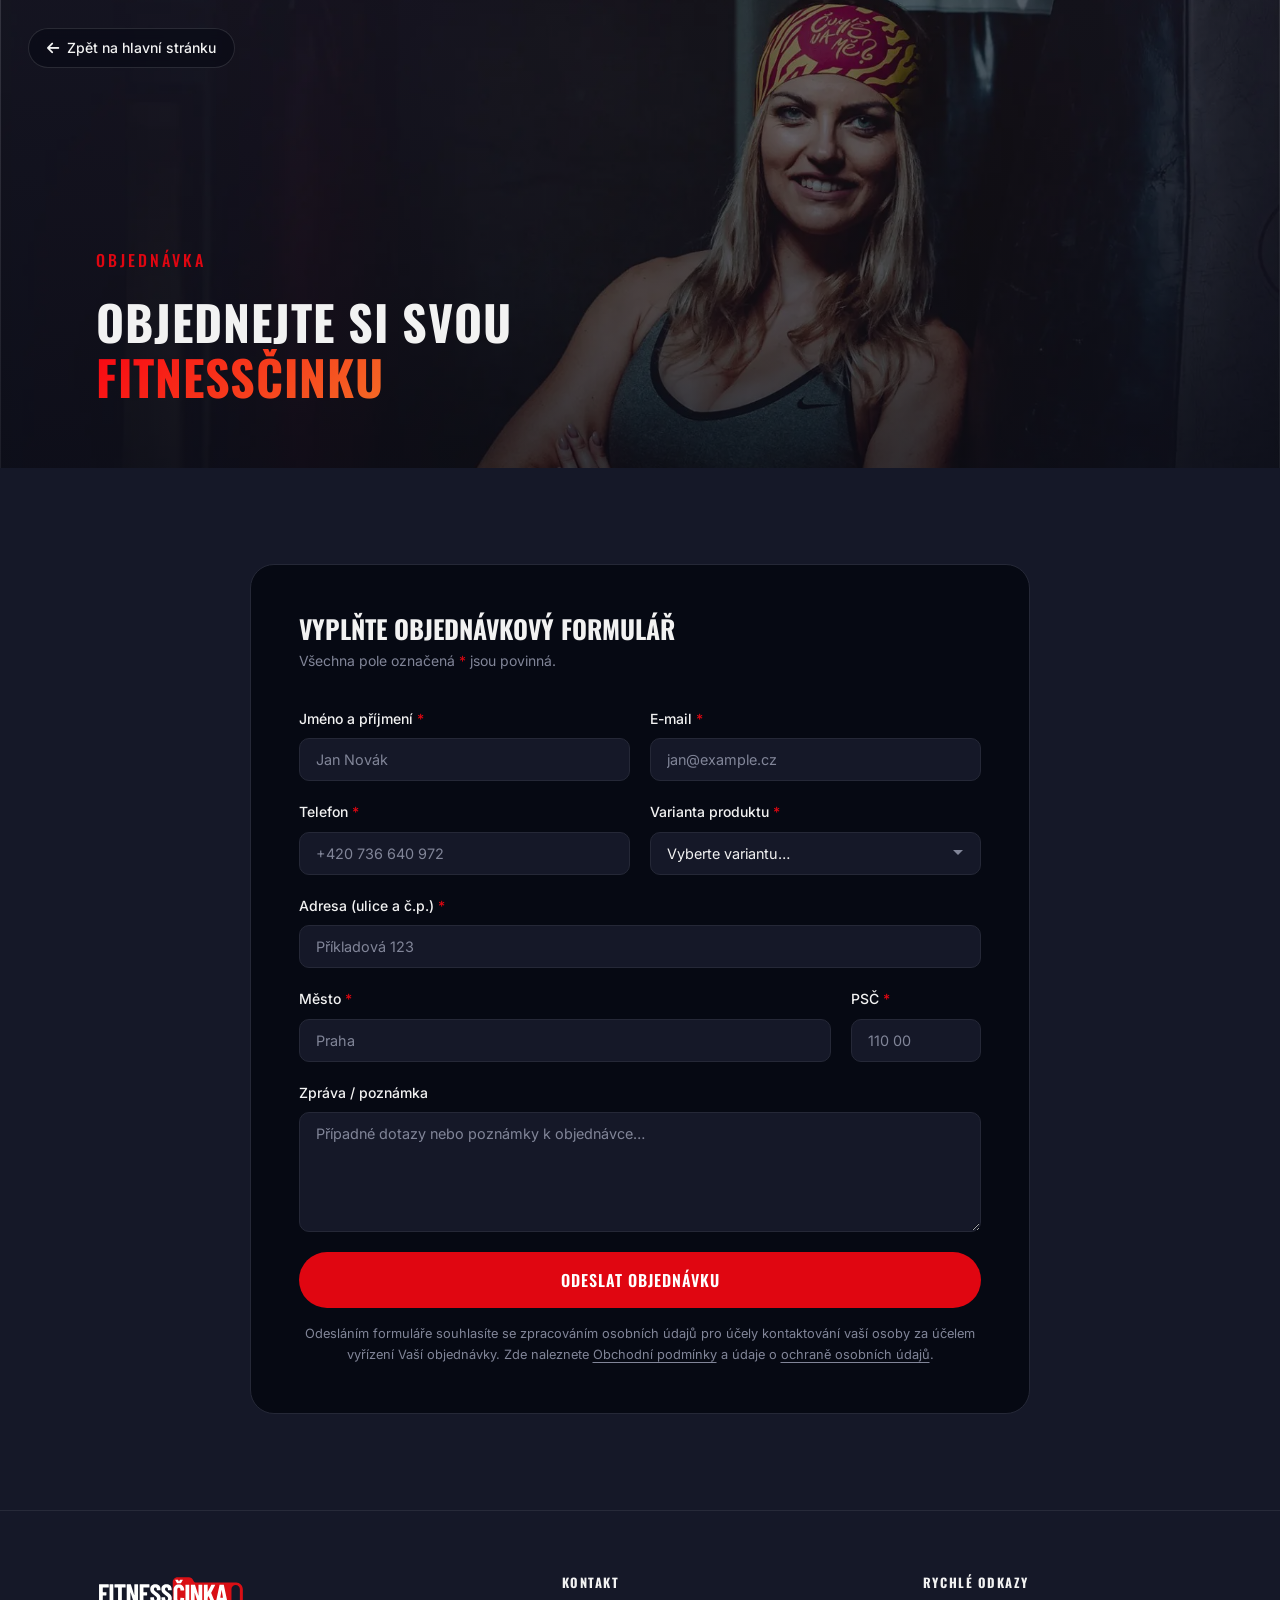
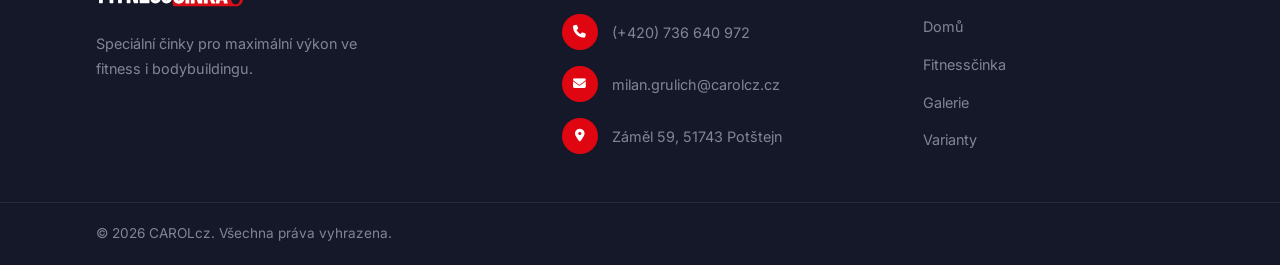
==== koupit.html @ 0a03e833 "init fitness cinka" ====
<!DOCTYPE html>
<html lang="cs">

<head>
    <meta charset="UTF-8">
    <meta name="viewport" content="width=device-width, initial-scale=1.0">
    <title>Objednávka | Fitnessčinka</title>
    <meta name="description" content="Objednejte si fitness činku Carol CZ. Vyberte variantu a odešlete objednávku.">

    <!-- Favicon -->
    <link rel="icon" type="image/png" sizes="32x32" href="Obrazky/icons/favicon-32x32.png">
    <link rel="icon" type="image/png" sizes="16x16" href="Obrazky/icons/favicon-16x16.png">

    <!-- Fonts -->
    <link rel="preconnect" href="https://fonts.googleapis.com">
    <link rel="preconnect" href="https://fonts.gstatic.com" crossorigin>
    <link href="https://fonts.googleapis.com/css2?family=Inter:wght@400;500;600&family=Oswald:wght@500;600;700&display=swap" rel="stylesheet">

    <!-- Icons -->
    <link rel="stylesheet" href="https://cdnjs.cloudflare.com/ajax/libs/font-awesome/6.4.0/css/all.min.css">

    <!-- CSS -->
    <link rel="stylesheet" href="style.css">
</head>

<body>

    <!-- Hero sekce s tlačítkem zpět -->
    <section class="order-hero">
        <picture class="order-hero__bg">
            <source
                type="image/webp"
                srcset="Obrazky/slider/slider_03_400.webp 400w,
                        Obrazky/slider/slider_03_800.webp 800w,
                        Obrazky/slider/slider_03_1200.webp 1200w,
                        Obrazky/slider/slider_03_1800.webp 1800w,
                        Obrazky/slider/slider_03_2200.webp 2200w"
                sizes="100vw">
            <source
                type="image/jpeg"
                srcset="Obrazky/slider/slider_03_400.jpg 400w,
                        Obrazky/slider/slider_03_800.jpg 800w,
                        Obrazky/slider/slider_03_1200.jpg 1200w,
                        Obrazky/slider/slider_03_1800.jpg 1800w,
                        Obrazky/slider/slider_03_2200.jpg 2200w"
                sizes="100vw">
            <img src="Obrazky/slider/slider_03_1200.jpg" alt="Fitness činka Carol CZ">
        </picture>
        <div class="order-hero__overlay"></div>

        <a href="index.html" class="order-back">
            <i class="fa-solid fa-arrow-left"></i>
            Zpět na hlavní stránku
        </a>

        <div class="container order-hero__content">
            <span class="hero__label">Objednávka</span>
            <h1 class="order-hero__title">
                Objednejte si svou<br>
                <span class="text-gradient">Fitnessčinku</span>
            </h1>
        </div>
    </section>

    <!-- Formulář -->
    <main class="section bg-secondary">
        <div class="container order-container">

            <div class="order-form-wrap">
                <h2 class="order-form__heading">Vyplňte objednávkový formulář</h2>
                <p class="order-form__subtext">Všechna pole označená <span class="required-star">*</span> jsou povinná.</p>

                <form class="order-form" id="orderForm" novalidate>

                    <!-- Řádek 1: Jméno | E-mail -->
                    <div class="order-form__row">
                        <div class="form-group">
                            <label class="form-label" for="fullName">Jméno a příjmení <span class="required-star">*</span></label>
                            <input class="form-input" type="text" id="fullName" name="fullName"
                                placeholder="Jan Novák" required autocomplete="name">
                        </div>
                        <div class="form-group">
                            <label class="form-label" for="email">E-mail <span class="required-star">*</span></label>
                            <input class="form-input" type="email" id="email" name="email"
                                placeholder="jan@example.cz" required autocomplete="email">
                        </div>
                    </div>

                    <!-- Řádek 2: Telefon | Varianta -->
                    <div class="order-form__row">
                        <div class="form-group">
                            <label class="form-label" for="phone">Telefon <span class="required-star">*</span></label>
                            <input class="form-input" type="tel" id="phone" name="phone"
                                placeholder="+420 736 640 972" required autocomplete="tel">
                        </div>
                        <div class="form-group">
                            <label class="form-label" for="varianta">Varianta produktu <span class="required-star">*</span></label>
                            <select class="form-input form-select" id="varianta" name="varianta" required>
                                <option value="" disabled selected>Vyberte variantu…</option>
                                <optgroup label="FITNESS ČINKA 13 KG">
                                    <option value="13kg-zluta">FITNESS ČINKA 13 KG (žlutá)</option>
                                    <option value="13kg-ruzova">FITNESS ČINKA 13 KG (růžová)</option>
                                </optgroup>
                                <optgroup label="FITNESS ČINKA 21 KG">
                                    <option value="21kg-stribrna">FITNESS ČINKA 21 KG (stříbrná)</option>
                                    <option value="21kg-cerna">FITNESS ČINKA 21 KG (černá)</option>
                                </optgroup>
                                <optgroup label="FITNESS ČINKA 27 KG">
                                    <option value="27kg-stribrna">FITNESS ČINKA 27 KG (stříbrná)</option>
                                    <option value="27kg-cerna">FITNESS ČINKA 27 KG (černá)</option>
                                </optgroup>
                                <optgroup label="FITNESS ČINKA 32 KG">
                                    <option value="32kg-stribrna">FITNESS ČINKA 32 KG (stříbrná)</option>
                                    <option value="32kg-cerna">FITNESS ČINKA 32 KG (černá)</option>
                                </optgroup>
                            </select>
                        </div>
                    </div>

                    <!-- Řádek 3: Adresa -->
                    <div class="form-group">
                        <label class="form-label" for="adresa">Adresa (ulice a č.p.) <span class="required-star">*</span></label>
                        <input class="form-input" type="text" id="adresa" name="adresa"
                            placeholder="Příkladová 123" required autocomplete="street-address">
                    </div>

                    <!-- Řádek 4: Město | PSČ -->
                    <div class="order-form__row order-form__row--city">
                        <div class="form-group">
                            <label class="form-label" for="mesto">Město <span class="required-star">*</span></label>
                            <input class="form-input" type="text" id="mesto" name="mesto"
                                placeholder="Praha" required autocomplete="address-level2">
                        </div>
                        <div class="form-group form-group--psc">
                            <label class="form-label" for="psc">PSČ <span class="required-star">*</span></label>
                            <input class="form-input" type="text" id="psc" name="psc"
                                placeholder="110 00" required autocomplete="postal-code"
                                maxlength="6" pattern="\d{3}\s?\d{2}">
                        </div>
                    </div>

                    <!-- Řádek 5: Zpráva -->
                    <div class="form-group">
                        <label class="form-label" for="zprava">Zpráva / poznámka</label>
                        <textarea class="form-input form-textarea" id="zprava" name="zprava"
                            placeholder="Případné dotazy nebo poznámky k objednávce…" rows="5"></textarea>
                    </div>

                    <!-- Submit -->
                    <button type="submit" class="btn btn--primary order-form__submit">
                        Odeslat objednávku
                    </button>

                    <!-- GDPR text -->
                    <p class="order-form__gdpr">
                        Odesláním formuláře souhlasíte se zpracováním osobních údajů pro účely kontaktování vaší osoby
                        za účelem vyřízení Vaší objednávky. Zde naleznete
                        <a href="Prilohy/obchodni_podminky.pdf" target="_blank" rel="noopener">Obchodní podmínky</a>
                        a údaje o
                        <a href="Prilohy/gdpr.pdf" target="_blank" rel="noopener">ochraně osobních údajů</a>.
                    </p>

                </form>
            </div>

        </div>
    </main>

    <!-- Footer -->
    <footer class="footer" id="kontakt">
        <div class="container footer__inner">
            <div class="footer__col footer__col--brand">
                <a href="index.html" class="footer__logo">
                    <img src="Obrazky/svg/logo.svg" alt="Fitnessčinka Logo" width="150" height="auto">
                </a>
                <p class="footer__text">Speciální činky pro maximální výkon ve fitness i bodybuildingu.</p>
            </div>
            <div class="footer__col">
                <h3 class="footer__title">Kontakt</h3>
                <ul class="footer__contact-list">
                    <li>
                        <span class="footer__icon"><i class="fa-solid fa-phone"></i></span>
                        <a href="tel:+420736640972">(+420) 736 640 972</a>
                    </li>
                    <li>
                        <span class="footer__icon"><i class="fa-solid fa-envelope"></i></span>
                        <a href="mailto:milan.grulich@carolcz.cz">milan.grulich@carolcz.cz</a>
                    </li>
                    <li>
                        <span class="footer__icon"><i class="fa-solid fa-location-dot"></i></span>
                        <address class="footer__address">Záměl 59, 51743 Potštejn</address>
                    </li>
                </ul>
            </div>
            <div class="footer__col">
                <h3 class="footer__title">Rychlé odkazy</h3>
                <ul class="footer__links">
                    <li><a href="index.html">Domů</a></li>
                    <li><a href="index.html#fitnesscinka">Fitnessčinka</a></li>
                    <li><a href="index.html#galerie">Galerie</a></li>
                    <li><a href="index.html#varianty">Varianty</a></li>
                </ul>
            </div>
        </div>
        <div class="footer__bottom">
            <div class="container">
                <p>© <span id="footerYear"></span> CAROLcz. Všechna práva vyhrazena.</p>
            </div>
        </div>
    </footer>

    <!-- Back to Top -->
    <button class="btt" id="bttBtn" aria-label="Zpět nahoru">
        <svg class="btt__ring" viewBox="0 0 52 52" aria-hidden="true">
            <defs>
                <linearGradient id="bttGradient" x1="0%" y1="100%" x2="100%" y2="0%">
                    <stop offset="0%"   stop-color="#e63946"/>
                    <stop offset="50%"  stop-color="#ff9f43"/>
                    <stop offset="100%" stop-color="#a29bfe"/>
                </linearGradient>
            </defs>
            <circle class="btt__track" cx="26" cy="26" r="23"/>
            <circle class="btt__progress" id="bttProgress" cx="26" cy="26" r="23"/>
        </svg>
        <i class="fa-solid fa-chevron-up btt__icon"></i>
    </button>

    <script src="script.js"></script>
</body>

</html>
---- style.css ----
/* =========================================
   1. CSS VARIABLES & THEME SETUP
   ========================================= */
:root {
    /* Colors */
    --primary: #e00611;
    --secondary: #151828;
    --bg-color: #060913;
    --bg-secondary: #151828;

    --text-main: #333333;
    /* Pro případ světlého pozadí */
    --text-heading: #f2f2f2;
    --text-muted: #818598;
    --text-btn: #ffffff;

    --gradient: linear-gradient(135deg, rgb(249, 6, 18), rgb(244, 106, 37));

    /* Fonts */
    --font-heading: 'Oswald', sans-serif;
    --font-body: 'Inter', sans-serif;

    /* Layout */
    --container-width: 85%;
    --container-max: 1400px;
    --spacing-xs: 0.5rem;
    --spacing-sm: 1rem;
    --spacing-md: 2rem;
    --spacing-lg: 4rem;
    --spacing-xl: 6rem;

    /* UI Elements */
    --border-radius: 16px;
    --border-radius-btn: 30px;
    --border-color: hsl(230 20% 18%);
    --shadow-card: 0 10px 40px hsl(230 50% 2% / .5);
    --shadow-subtle: 0 4px 20px rgba(0, 0, 0, 0.2);
    --transition-fast: 0.2s ease-in-out;
    --transition-normal: 0.3s ease-in-out;
}

/* =========================================
   2. RESET & BASE STYLES
   ========================================= */
* {
    margin: 0;
    padding: 0;
    box-sizing: border-box;
}

html {
    scroll-behavior: smooth;
    font-size: 16px;
    /* 1rem = 16px */
}

body {
    font-family: var(--font-body);
    background-color: var(--bg-color);
    color: var(--text-heading);
    line-height: 1.6;
    overflow-x: hidden;
}

/* Zrušení zarovnání do bloku */
p,
td,
li {
    text-align: left;
    /* Nikdy nezarovnávat do bloku */
}

h1,
h2,
h3,
h4,
h5,
h6 {
    font-family: var(--font-heading);
    color: var(--text-heading);
    text-transform: uppercase;
    line-height: 1.2;
    margin-bottom: var(--spacing-sm);
}

/* Fluid typografie pro nadpisy */
h1 {
    font-size: clamp(3rem, 5vw, 6rem);
    letter-spacing: 1px;
    line-height: 1.1;
}

h2 {
    font-size: clamp(1.8rem, 3vw + 0.5rem, 3.2rem);
}

h3 {
    font-size: clamp(1.5rem, 3vw + 1rem, 2.5rem);
}

a {
    text-decoration: none;
    color: inherit;
}

img {
    max-width: 100%;
    height: auto;
    display: block;
}

ul {
    list-style: none;
}

.text-gradient {
    background: var(--gradient);
    -webkit-background-clip: text;
    background-clip: text;
    -webkit-text-fill-color: transparent;
    display: inline-block;
}

/* =========================================
   3. LAYOUT / UTILITIES
   ========================================= */
.container {
    width: var(--container-width);
    max-width: var(--container-max);
    margin: 0 auto;
}

/* =========================================
   4. COMPONENTS (Buttons, etc.)
   ========================================= */
.btn {
    display: inline-flex;
    align-items: center;
    justify-content: center;
    font-family: var(--font-heading);
    font-size: 1rem;
    font-weight: 600;
    padding: 14px 32px;
    border-radius: var(--border-radius-btn);
    transition: transform var(--transition-fast), box-shadow var(--transition-fast), background var(--transition-fast);
    cursor: pointer;
    text-transform: uppercase;
    letter-spacing: 1px;
    border: none;
}

.btn--primary {
    background-color: var(--primary);
    color: var(--text-btn);
}

.btn--primary:hover {
    transform: translateY(-3px);
    box-shadow: 0 10px 20px rgba(224, 6, 17, 0.4);
}

.btn--nav {
    background: transparent;
    border: 1px solid var(--primary);
    color: var(--text-heading);
    padding: 8px 20px;
    border-radius: 8px;
    /* Jemnější radius v menu */
}

.btn--nav:hover {
    background-color: var(--primary);
    color: var(--text-btn);
}

/* =========================================
   5. HEADER & NAVIGATION
   ========================================= */
.header {
    position: fixed;
    top: 0;
    left: 0;
    width: 100%;
    border-bottom: 1px solid rgba(255, 255, 255, 0.08);
    z-index: 1000;
    padding: 20px 0;
    transition: background-color var(--transition-normal), padding var(--transition-normal);
}

.header.scrolled {
    background-color: rgba(6, 9, 19, 0.95);
    backdrop-filter: blur(10px);
    padding: 10px 0;
    border-bottom: 1px solid rgba(255, 255, 255, 0.05);
}

.header__inner {
    display: flex;
    justify-content: space-between;
    align-items: center;
}

.logo img {
    height: 40px;
    /* Výchozí velikost */
    width: auto;
}

.nav__list {
    display: flex;
    align-items: center;
    gap: 30px;
}

.nav__link {
    font-family: var(--font-heading);
    font-size: 0.9rem;
    font-weight: 500;
    color: var(--text-heading);
    text-transform: uppercase;
    letter-spacing: 1px;
    transition: color var(--transition-fast);
}

.nav__link:hover:not(.btn) {
    color: var(--primary);
}

.mobile-menu-toggle {
    display: none;
    background: transparent;
    border: none;
    color: var(--text-heading);
    font-size: 1.5rem;
    cursor: pointer;
}

/* =========================================
   6. GENERAL SECTIONS
   ========================================= */
.section {
    padding: var(--spacing-xl) 0;
}

.bg-secondary {
    background-color: var(--bg-secondary);
}

.section-label {
    display: inline-block;
    color: var(--primary);
    font-family: var(--font-heading);
    font-size: 1rem;
    font-weight: 500;
    text-transform: uppercase;
    letter-spacing: 3px;
    margin-bottom: var(--spacing-xs);
}

.section-title {
    margin-bottom: var(--spacing-md);
}

.section-desc {
    color: var(--text-muted);
    font-size: 1.1rem;
    margin-bottom: var(--spacing-sm);
}

.section-desc:last-of-type {
    margin-bottom: var(--spacing-md);
}

.section-btn {
    margin-top: var(--spacing-sm);
}

/* =========================================
   7. HERO SECTION
   ========================================= */
.hero {
    position: relative;
    min-height: 100vh;
    display: flex;
    align-items: center;
    padding-top: 80px;
    /* Offset for header */
}

.hero__bg-image {
    position: absolute;
    top: 0;
    left: 0;
    width: 100%;
    height: 100%;
    background-size: cover;
    background-position: center top;
    z-index: -2;
}

.hero__overlay {
    position: absolute;
    top: 0;
    left: 0;
    width: 100%;
    height: 100%;
    background: linear-gradient(to right, rgba(6, 9, 19, 0.95) 0%, rgba(6, 9, 19, 0.7) 50%, rgba(6, 9, 19, 0.3) 100%);
    z-index: -1;
}

.hero__content {
    max-width: 650px;
    /* Nechceme text roztahovat moc do prava */
}

.hero__label {
    display: inline-block;
    color: var(--primary);
    font-family: var(--font-heading);
    font-size: 1rem;
    font-weight: 500;
    text-transform: uppercase;
    letter-spacing: 3px;
    margin-bottom: 8px;
    /* Zmenšená mezera od H1 */
}

.hero__title {
    margin-bottom: 0.5rem;
}

.hero__subtitle {
    font-family: var(--font-heading);
    color: var(--text-muted);
    font-size: clamp(1.2rem, 2vw + 0.5rem, 1.8rem);
    text-transform: uppercase;
    margin-bottom: var(--spacing-sm);
    font-weight: 400;
    letter-spacing: 1px;
}

.hero__desc {
    color: var(--text-muted);
    font-size: 1.1rem;
    margin-bottom: var(--spacing-md);
    max-width: 80%;
    /* Šířka textu */
}

/* =========================================
   7. MEDIA QUERIES (Mobile)
   ========================================= */
@media (max-width: 991px) {
    .container {
        width: 90%;
    }
    .nav {
        position: absolute;
        top: 100%;
        left: 0;
        width: 100%;
        background-color: var(--bg-secondary);
        padding: 2rem 0;
        box-shadow: 0 15px 30px rgba(0,0,0,0.5);
        opacity: 0;
        visibility: hidden;
        pointer-events: none;
        transition: opacity var(--transition-normal), visibility var(--transition-normal);
        display: flex;
        justify-content: center;
    }

    .nav.nav--active {
        opacity: 1;
        visibility: visible;
        pointer-events: auto;
    }

    .nav__list {
        flex-direction: column;
        align-items: center;
        gap: 20px;
    }

    .mobile-menu-toggle {
        display: block;
    }

    .hero__overlay {
        background: linear-gradient(to bottom, rgba(6, 9, 19, 0.6) 0%, rgba(6, 9, 19, 0.9) 100%);
    }

    .hero__content {
        margin-top: 30vh;
    }

    .section {
        padding: var(--spacing-lg) 0;
    }
}

/* =========================================
   8. SPLIT SECTION
   ========================================= */
.split-section {
    display: grid;
    grid-template-columns: 1fr 1fr;
    gap: var(--spacing-xl);
    align-items: center;
}

.split-section__content {
    max-width: 90%;
}

.rounded-image {
    border-radius: 24px;
    width: 100%;
    height: auto;
    display: block;
    transition: transform var(--transition-normal);
}

.rounded-image:hover {
    transform: translateY(-5px);
}

.shadow-lg {
    box-shadow: 0 15px 40px rgba(0, 0, 0, 0.4);
}

/* =========================================
   9. BENEFITS SECTION
   ========================================= */
.benefits-grid {
    display: grid;
    grid-template-columns: repeat(4, 1fr);
    gap: var(--spacing-md);
}

.benefit-card {
    background-color: var(--bg-secondary);
    padding: var(--spacing-lg) var(--spacing-md);
    text-align: center;
    border-radius: var(--border-radius);
    transition: transform var(--transition-normal), box-shadow var(--transition-normal);
    display: flex;
    flex-direction: column;
    align-items: center;
    justify-content: center;
    min-height: 250px;
}

.benefit-card:hover {
    transform: translateY(-5px);
    box-shadow: 0 10px 30px rgba(0, 0, 0, 0.5);
}

.benefit-card--highlight {
    background-color: var(--primary);
}

.benefit-icon {
    font-size: 2.5rem;
    color: var(--text-heading);
    margin-bottom: var(--spacing-md);
}

.benefit-card--highlight .benefit-icon,
.benefit-card--highlight .benefit-title {
    color: var(--text-btn);
}

.benefit-title {
    font-size: clamp(1rem, 1.5vw + 0.5rem, 1.2rem);
    font-weight: 500; /* Zúžený řez písma */
    margin-bottom: 0;
    text-align: center;
    line-height: 1.4;
    text-transform: uppercase;
}

/* =========================================
   10. SVALY & GALLERY SECTION
   ========================================= */
.text-center {
    text-align: center;
}

.text-center p {
    text-align: center;
}

.section-svaly__header {
    max-width: 800px;
    margin: 0 auto var(--spacing-xl) auto;
}

.section-desc-center {
    margin: var(--spacing-md) auto 0 auto;
}

.gallery-container {
    width: 100%;
    position: relative;
    margin: 0 auto;
}

.gallery-track {
    display: flex;
    gap: 0; /* Seamless flow - bez mezer */
    overflow-x: auto;
    scroll-snap-type: x mandatory;
    padding: var(--spacing-sm) 0;
    scrollbar-width: none; 
    -ms-overflow-style: none;
}

.gallery-track::-webkit-scrollbar {
    display: none;
}

.gallery-item {
    flex: 0 0 auto;
    width: clamp(260px, 40vw, 350px);
    height: clamp(300px, 45vw, 400px);
    scroll-snap-align: center;
    border-radius: 0; /* Zcela odstraněné zakulacení fotek na žádost */
    overflow: hidden;
    position: relative;
    transition: filter var(--transition-fast);
}

.gallery-item:hover {
    filter: brightness(1.2); /* Pouze zjasní fotku, aby se slider na hover neničil */
}

/* Nastavení tlačítek slideru */
.slider-btn {
    position: absolute;
    top: 50%;
    transform: translateY(-50%);
    background: var(--primary);
    color: white;
    border: none;
    width: 50px;
    height: 50px;
    border-radius: 50%;
    cursor: pointer;
    z-index: 10;
    font-size: 1.2rem;
    box-shadow: 0 4px 10px rgba(0,0,0,0.4);
    display: flex;
    align-items: center;
    justify-content: center;
    transition: background var(--transition-fast);
}

.slider-btn--prev {
    left: 20px;
}

.slider-btn--next {
    right: 20px;
}

.slider-btn:hover {
    background: #ff1e27;
}

/* Lightbox Styl */
.lightbox {
    position: fixed;
    top: 0;
    left: 0;
    width: 100%;
    height: 100%;
    background: rgba(6, 9, 19, 0.95);
    z-index: 9999;
    display: flex;
    justify-content: center;
    align-items: center;
    opacity: 0;
    pointer-events: none;
    transition: opacity var(--transition-normal);
}

.lightbox--active {
    opacity: 1;
    pointer-events: auto;
}

.lightbox__img {
    max-width: 90%;
    max-height: 90%;
    object-fit: contain;
    border-radius: 8px; /* Jemnější zakulacení pouze pro zvětšené foto */
    box-shadow: 0 10px 40px rgba(0,0,0,0.8);
}

.lightbox__close {
    position: absolute;
    top: 30px;
    right: 40px;
    background: transparent;
    border: none;
    color: var(--text-heading);
    font-size: 2.5rem;
    cursor: pointer;
    transition: color var(--transition-fast);
    z-index: 10000;
}

.lightbox__close:hover {
    color: var(--primary);
}

.gallery-item img {
    width: 100%;
    height: 100%;
    object-fit: cover;
    display: block;
}

@media (max-width: 991px) {
    .split-section {
        grid-template-columns: 1fr;
        gap: var(--spacing-lg);
    }
    
    .split-section__content {
        max-width: 100%;
        order: 2;
    }

    .split-section__image {
        order: 1;
    }

    .benefits-grid {
        grid-template-columns: repeat(2, 1fr);
    }

    /* Přesun šipek nad galerii pro menší obrazovky */
    .gallery-container {
        padding-top: 70px;
    }

    .slider-btn {
        top: 0;
        transform: none;
    }

    .slider-btn--prev {
        left: calc(50% - 60px);
    }

    .slider-btn--next {
        right: auto;
        left: calc(50% + 10px);
    }
}

/* =========================================
   11. PRODUCTS SECTION
   ========================================= */
.products-grid {
    display: grid;
    grid-template-columns: repeat(4, 1fr);
    gap: var(--spacing-md);
    margin-top: var(--spacing-lg);
}

.product-card {
    background-color: var(--bg-color);
    border-radius: 24px;
    padding: 0; /* Odstraněn globální padding */
    text-align: left;
    transition: transform var(--transition-normal), box-shadow var(--transition-normal);
    position: relative;
    border: 1px solid var(--border-color);
    box-shadow: var(--shadow-card);
    display: flex;
    flex-direction: column;
    overflow: hidden; /* Aby obrázek lícoval se zaoblenými rohy karty */
}

.product-card:hover {
    transform: translateY(-10px);
    box-shadow: 0 20px 40px rgba(0, 0, 0, 0.6);
}

.product-card__image {
    width: 100%;
    aspect-ratio: 4/3;
    overflow: hidden;
    margin-bottom: 0;
    background-color: var(--bg-secondary);
    display: flex;
    align-items: center;
    justify-content: center;
}

.product-card__image img {
    width: 100%;
    height: 100%;
    object-fit: contain;
    transition: transform var(--transition-normal);
}

.product-card:hover .product-card__image img {
    transform: scale(1.05);
}

.product-card__content {
    flex-grow: 1;
    display: flex;
    flex-direction: column;
    padding: 24px; /* Padding pouze pro textovou část */
}

.product-card__title {
    font-size: 1.2rem;
    margin-bottom: 16px;
}

.product-card__colors {
    display: flex;
    gap: 8px;
    margin-bottom: var(--spacing-sm);
}

.color-dot {
    width: 18px;
    height: 18px;
    border-radius: 50%;
    display: inline-block;
    border: none;
    padding: 0;
    cursor: pointer;
    outline: 2px solid transparent;
    outline-offset: 3px;
    transition: outline-color var(--transition-fast), transform var(--transition-fast);
}

.color-dot:hover {
    transform: scale(1.15);
}

.color-dot--active {
    outline-color: #ffffff;
    transform: scale(1.15);
}

.color-yellow { background-color: #ffd700; }
.color-pink { background-color: #ff69b4; }
.color-grey { background-color: #808080; }
.color-black { background-color: #1a1a1a; border: 1px solid rgba(255,255,255,0.15); }

.product-card__desc {
    color: var(--text-muted);
    font-size: 0.9rem;
    line-height: 1.4;
    margin-bottom: var(--spacing-md);
}

.product-card__footer {
    margin-top: auto;
    display: flex;
    flex-direction: column;
    gap: var(--spacing-sm);
}

.product-card__price {
    font-family: var(--font-heading);
    font-size: 1.5rem;
    color: var(--primary);
    font-weight: 700;
}

@media (max-width: 1200px) {
    .products-grid {
        grid-template-columns: repeat(2, 1fr);
    }
}

@media (max-width: 640px) {
    .products-grid {
        grid-template-columns: 1fr;
    }

    .product-card .product-card__desc {
        text-align: left;
    }
}

/* =========================================
   12. BANNER
   ========================================= */
.banner {
    width: 100%;
    line-height: 0;
}

.banner__picture {
    display: block;
    width: 100%;
}

.banner__picture img {
    width: 100%;
    height: auto;
    display: block;
    object-fit: cover;
}

/* =========================================
   13. FOOTER
   ========================================= */
.footer {
    background-color: var(--bg-secondary);
    padding-top: 64px;
    border-top: 1px solid rgba(255, 255, 255, 0.08);
}

.footer__inner {
    display: grid;
    grid-template-columns: 1.6fr 1.2fr 1fr;
    gap: 48px;
    padding-bottom: 48px;
}

.footer__logo {
    display: inline-block;
    margin-bottom: 16px;
}

.footer__text {
    color: var(--text-muted);
    font-size: 0.9rem;
    line-height: 1.7;
    max-width: 280px;
}

.footer__title {
    font-family: var(--font-heading);
    font-size: 0.8rem;
    letter-spacing: 0.12em;
    text-transform: uppercase;
    color: var(--text-heading);
    margin-bottom: 24px;
}

/* Kontaktní list s ikonami */
.footer__contact-list {
    list-style: none;
    display: flex;
    flex-direction: column;
    gap: 16px;
}

.footer__contact-list li {
    display: flex;
    align-items: center;
    gap: 14px;
    color: var(--text-muted);
    font-size: 0.9rem;
    line-height: 1.5;
}

.footer__icon {
    flex-shrink: 0;
    width: 36px;
    height: 36px;
    border-radius: 50%;
    background-color: var(--primary);
    display: flex;
    align-items: center;
    justify-content: center;
    color: #fff;
    font-size: 0.8rem;
}

.footer__address {
    font-style: normal;
    color: var(--text-muted);
}

/* Rychlé odkazy */
.footer__links {
    list-style: none;
    display: flex;
    flex-direction: column;
    gap: 12px;
}

.footer__links a,
.footer__contact-list a {
    color: var(--text-muted);
    text-decoration: none;
    font-size: 0.9rem;
    transition: color var(--transition-fast);
}

.footer__links a:hover,
.footer__contact-list a:hover {
    color: var(--primary);
}

/* Spodní lišta */
.footer__bottom {
    border-top: 1px solid rgba(255, 255, 255, 0.08);
    padding: 20px 0;
    text-align: center;
}

.footer__bottom p {
    color: var(--text-muted);
    font-size: 0.85rem;
}

/* Responzivita footeru */
@media (max-width: 768px) {
    .footer__inner {
        grid-template-columns: 1fr 1fr;
        gap: 36px;
    }

    .footer__col--brand {
        grid-column: 1 / -1;
    }

    .footer__text {
        max-width: 100%;
    }
}

@media (max-width: 480px) {
    .footer__inner {
        grid-template-columns: 1fr;
    }
}

/* =========================================
   14. BACK TO TOP
   ========================================= */
.btt {
    position: fixed;
    right: 24px;
    bottom: 24px;
    width: 52px;
    height: 52px;
    border: none;
    background: rgba(15, 15, 20, 0.75);
    backdrop-filter: blur(6px);
    border-radius: 50%;
    cursor: pointer;
    padding: 0;
    z-index: 900;
    opacity: 0;
    transform: translateY(16px);
    transition: opacity 0.35s ease, transform 0.35s ease, background 0.3s;
    display: flex;
    align-items: center;
    justify-content: center;
}

.btt--visible {
    opacity: 1;
    transform: translateY(0);
}

.btt:hover {
    background: rgba(15, 15, 20, 0.95);
}

.btt__ring {
    position: absolute;
    inset: 0;
    width: 100%;
    height: 100%;
    transform: rotate(-90deg);
    pointer-events: none;
}

.btt__track {
    fill: none;
    stroke: rgba(255, 255, 255, 0.1);
    stroke-width: 3;
}

.btt__progress {
    fill: none;
    stroke: url(#bttGradient);
    stroke-width: 3;
    stroke-linecap: round;
    stroke-dasharray: 144.51;
    stroke-dashoffset: 144.51;
    transition: stroke-dashoffset 0.12s linear;
}

.btt__icon {
    color: #fff;
    font-size: 0.9rem;
    pointer-events: none;
}

/* =========================================
   15. ORDER PAGE (koupit.html)
   ========================================= */

/* Hero */
.order-hero {
    position: relative;
    width: 100%;
    height: 52vh;
    min-height: 320px;
    overflow: hidden;
    display: flex;
    align-items: flex-end;
}

.order-hero__bg {
    position: absolute;
    inset: 0;
    width: 100%;
    height: 100%;
}

.order-hero__bg img {
    width: 100%;
    height: 100%;
    object-fit: cover;
    object-position: center 30%;
    display: block;
}

.order-hero__overlay {
    position: absolute;
    inset: 0;
    background: linear-gradient(to bottom, rgba(6,9,19,0.5) 0%, rgba(6,9,19,0.75) 100%);
}

.order-back {
    position: absolute;
    top: 28px;
    left: 28px;
    display: inline-flex;
    align-items: center;
    gap: 8px;
    color: var(--text-heading);
    text-decoration: none;
    font-size: 0.875rem;
    font-weight: 500;
    background: rgba(6, 9, 19, 0.55);
    backdrop-filter: blur(6px);
    border: 1px solid rgba(255,255,255,0.12);
    padding: 8px 18px;
    border-radius: var(--border-radius-btn);
    transition: background var(--transition-fast), border-color var(--transition-fast);
    z-index: 10;
}

.order-back:hover {
    background: rgba(6, 9, 19, 0.85);
    border-color: var(--primary);
}

.order-hero__content {
    position: relative;
    z-index: 2;
    padding-bottom: 48px;
}

.order-hero__title {
    font-size: clamp(2rem, 4vw, 3rem);
    line-height: 1.15;
    margin-top: 12px;
}

/* Form sekce */
.order-container {
    max-width: 780px;
    margin: 0 auto;
}

.order-form-wrap {
    background: var(--bg-color);
    border: 1px solid var(--border-color);
    border-radius: 24px;
    padding: 48px;
}

.order-form__heading {
    font-size: 1.6rem;
    margin-bottom: 6px;
}

.order-form__subtext {
    color: var(--text-muted);
    font-size: 0.875rem;
    margin-bottom: 36px;
}

.required-star {
    color: var(--primary);
}

/* Form layout */
.order-form__row {
    display: grid;
    grid-template-columns: 1fr 1fr;
    gap: 20px;
}

.order-form__row--city {
    grid-template-columns: 1fr auto;
}

.form-group--psc {
    width: 130px;
}

.form-group {
    display: flex;
    flex-direction: column;
    gap: 8px;
    margin-bottom: 20px;
}

.form-label {
    font-size: 0.875rem;
    font-weight: 500;
    color: var(--text-heading);
}

.form-input {
    background: var(--bg-secondary);
    border: 1px solid var(--border-color);
    border-radius: 10px;
    padding: 12px 16px;
    font-family: var(--font-body);
    font-size: 0.9rem;
    color: var(--text-heading);
    outline: none;
    transition: border-color var(--transition-fast), box-shadow var(--transition-fast);
    width: 100%;
}

.form-input::placeholder {
    color: var(--text-muted);
}

.form-input:focus {
    border-color: var(--primary);
    box-shadow: 0 0 0 3px rgba(224, 6, 17, 0.15);
}

.form-select {
    appearance: none;
    background-image: url("data:image/svg+xml,%3Csvg xmlns='http://www.w3.org/2000/svg' width='12' height='8' viewBox='0 0 12 8'%3E%3Cpath fill='%23818598' d='M1 1l5 5 5-5'/%3E%3C/svg%3E");
    background-repeat: no-repeat;
    background-position: right 16px center;
    cursor: pointer;
}

.form-select option,
.form-select optgroup {
    background: var(--bg-secondary);
    color: var(--text-heading);
}

.form-textarea {
    resize: vertical;
    min-height: 120px;
}

.order-form__submit {
    width: 100%;
    padding: 16px;
    font-size: 1rem;
    margin-top: 8px;
    display: flex;
    align-items: center;
    justify-content: center;
    gap: 10px;
}

.order-form__gdpr {
    margin-top: 16px;
    font-size: 0.8rem;
    color: var(--text-muted);
    line-height: 1.6;
    text-align: center;
}

.order-form__gdpr a {
    color: var(--text-muted);
    text-decoration: underline;
    text-underline-offset: 3px;
    transition: color var(--transition-fast);
}

.order-form__gdpr a:hover {
    color: var(--primary);
}

/* Responzivita formuláře */
@media (max-width: 640px) {
    .order-form-wrap {
        padding: 28px 20px;
    }

    .order-form__row,
    .order-form__row--city {
        grid-template-columns: 1fr;
    }

    .form-group--psc {
        width: 100%;
    }
}
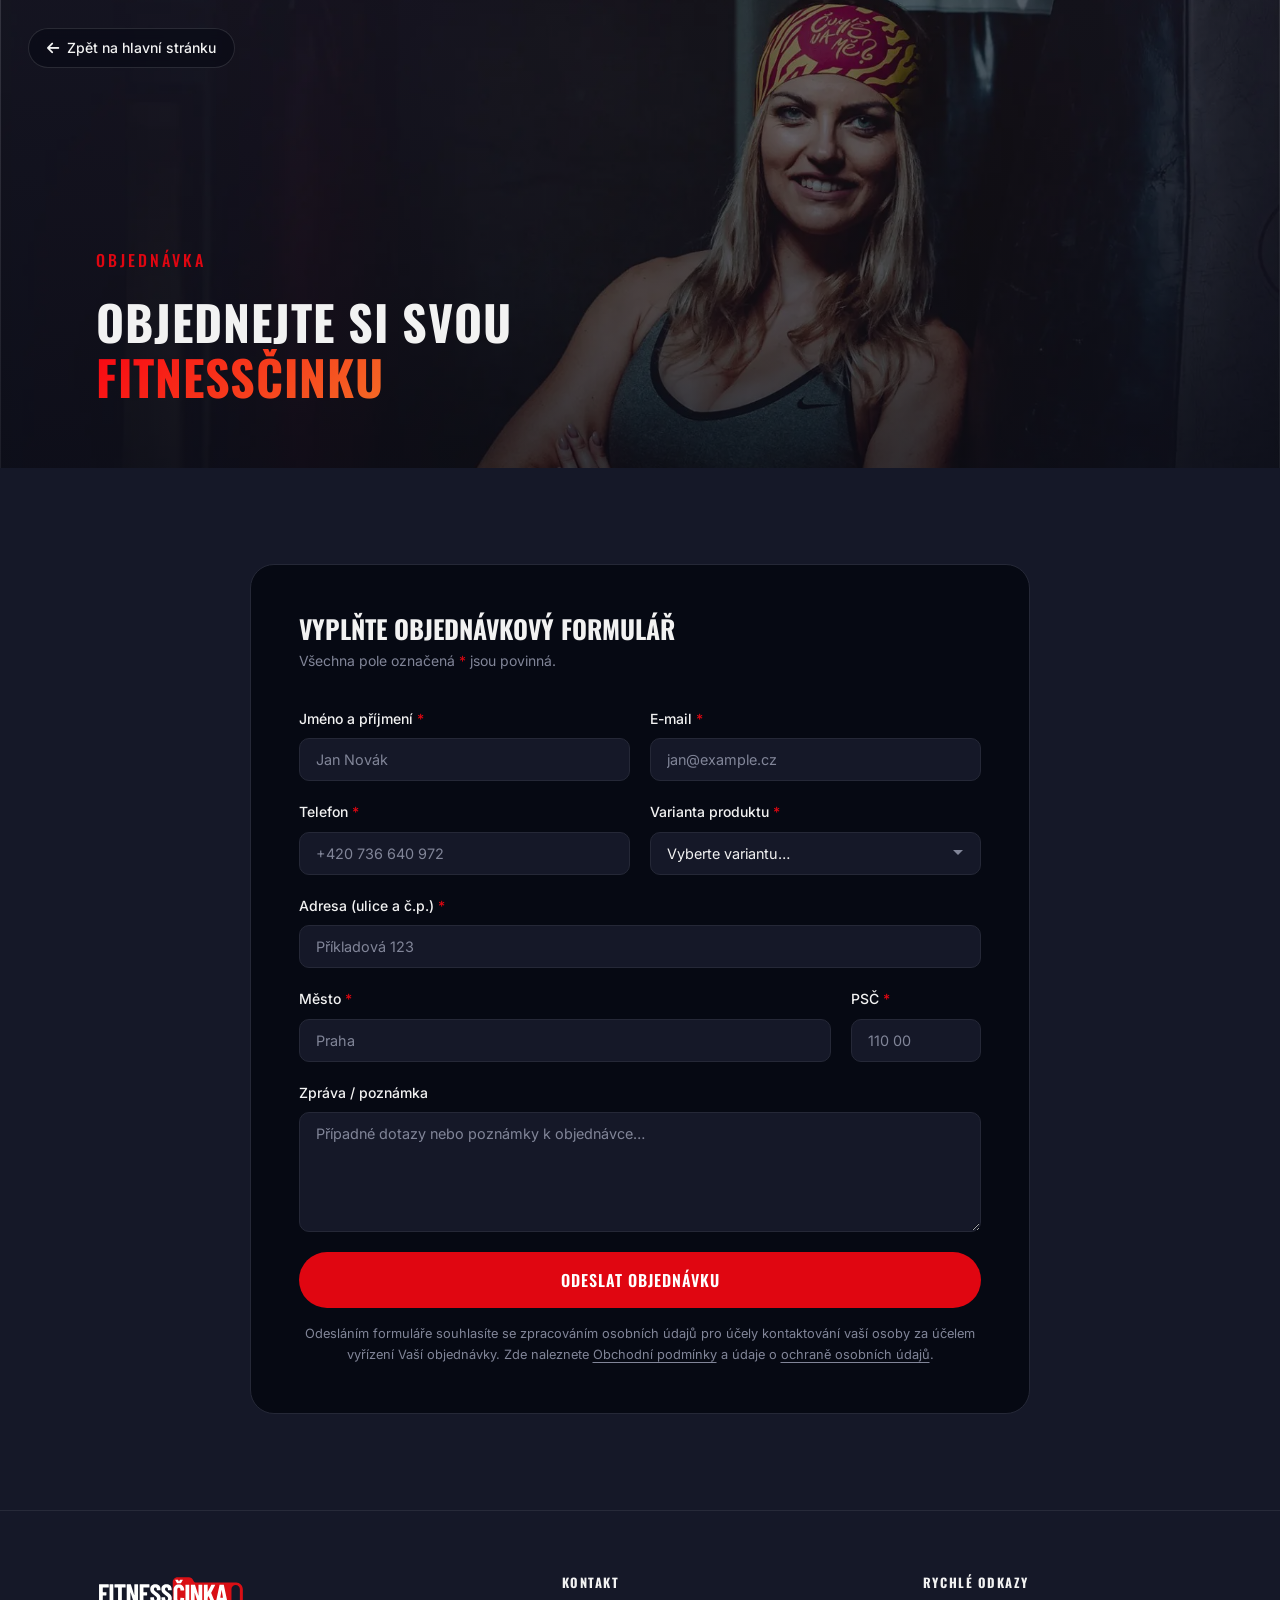
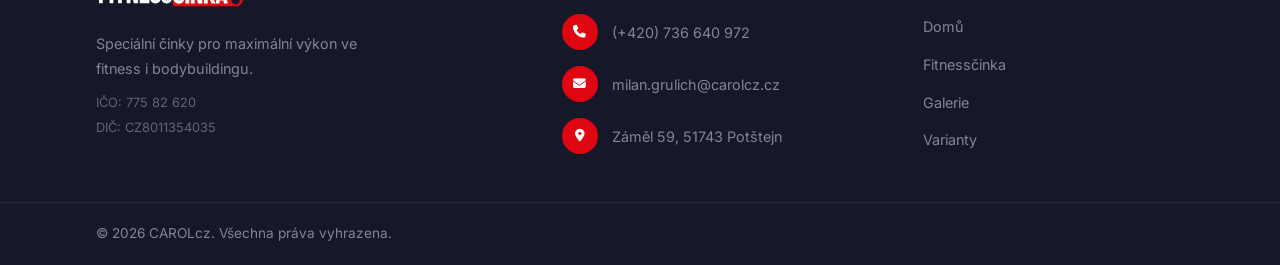
==== commit ede8378d: "responzivita-ico" ====
--- a/koupit.html
+++ b/koupit.html
@@ -174,6 +174,10 @@
                     <img src="Obrazky/svg/logo.svg" alt="Fitnessčinka Logo" width="150" height="auto">
                 </a>
                 <p class="footer__text">Speciální činky pro maximální výkon ve fitness i bodybuildingu.</p>
+                <p class="footer__billing">
+                    <span>IČO: 775 82 620</span>
+                    <span>DIČ: CZ8011354035</span>
+                </p>
             </div>
             <div class="footer__col">
                 <h3 class="footer__title">Kontakt</h3>
--- a/style.css
+++ b/style.css
@@ -641,13 +641,14 @@
         grid-template-columns: repeat(2, 1fr);
     }
 
-    /* Přesun šipek nad galerii pro menší obrazovky */
+    /* Přesun šipek pod galerii pro menší obrazovky */
     .gallery-container {
-        padding-top: 70px;
+        padding-bottom: 70px;
     }
 
     .slider-btn {
-        top: 0;
+        top: auto;
+        bottom: 0;
         transform: none;
     }
 
@@ -695,7 +696,7 @@
     aspect-ratio: 4/3;
     overflow: hidden;
     margin-bottom: 0;
-    background-color: var(--bg-secondary);
+    background-color: var(--bg-color);
     display: flex;
     align-items: center;
     justify-content: center;
@@ -726,7 +727,7 @@
 
 .product-card__colors {
     display: flex;
-    gap: 8px;
+    gap: 14px;
     margin-bottom: var(--spacing-sm);
 }
 
@@ -785,7 +786,20 @@
 }
 
 @media (max-width: 640px) {
+    .hero {
+        min-height: 100vh;
+        min-height: 100dvh;
+    }
+
+    .br--desktop {
+        display: none;
+    }
+
     .products-grid {
+        grid-template-columns: 1fr;
+    }
+
+    .benefits-grid {
         grid-template-columns: 1fr;
     }
 
@@ -840,6 +854,16 @@
     font-size: 0.9rem;
     line-height: 1.7;
     max-width: 280px;
+    margin-bottom: 12px;
+}
+
+.footer__billing {
+    display: flex;
+    flex-direction: column;
+    gap: 4px;
+    font-size: 0.8rem;
+    color: var(--text-muted);
+    opacity: 0.7;
 }
 
 .footer__title {
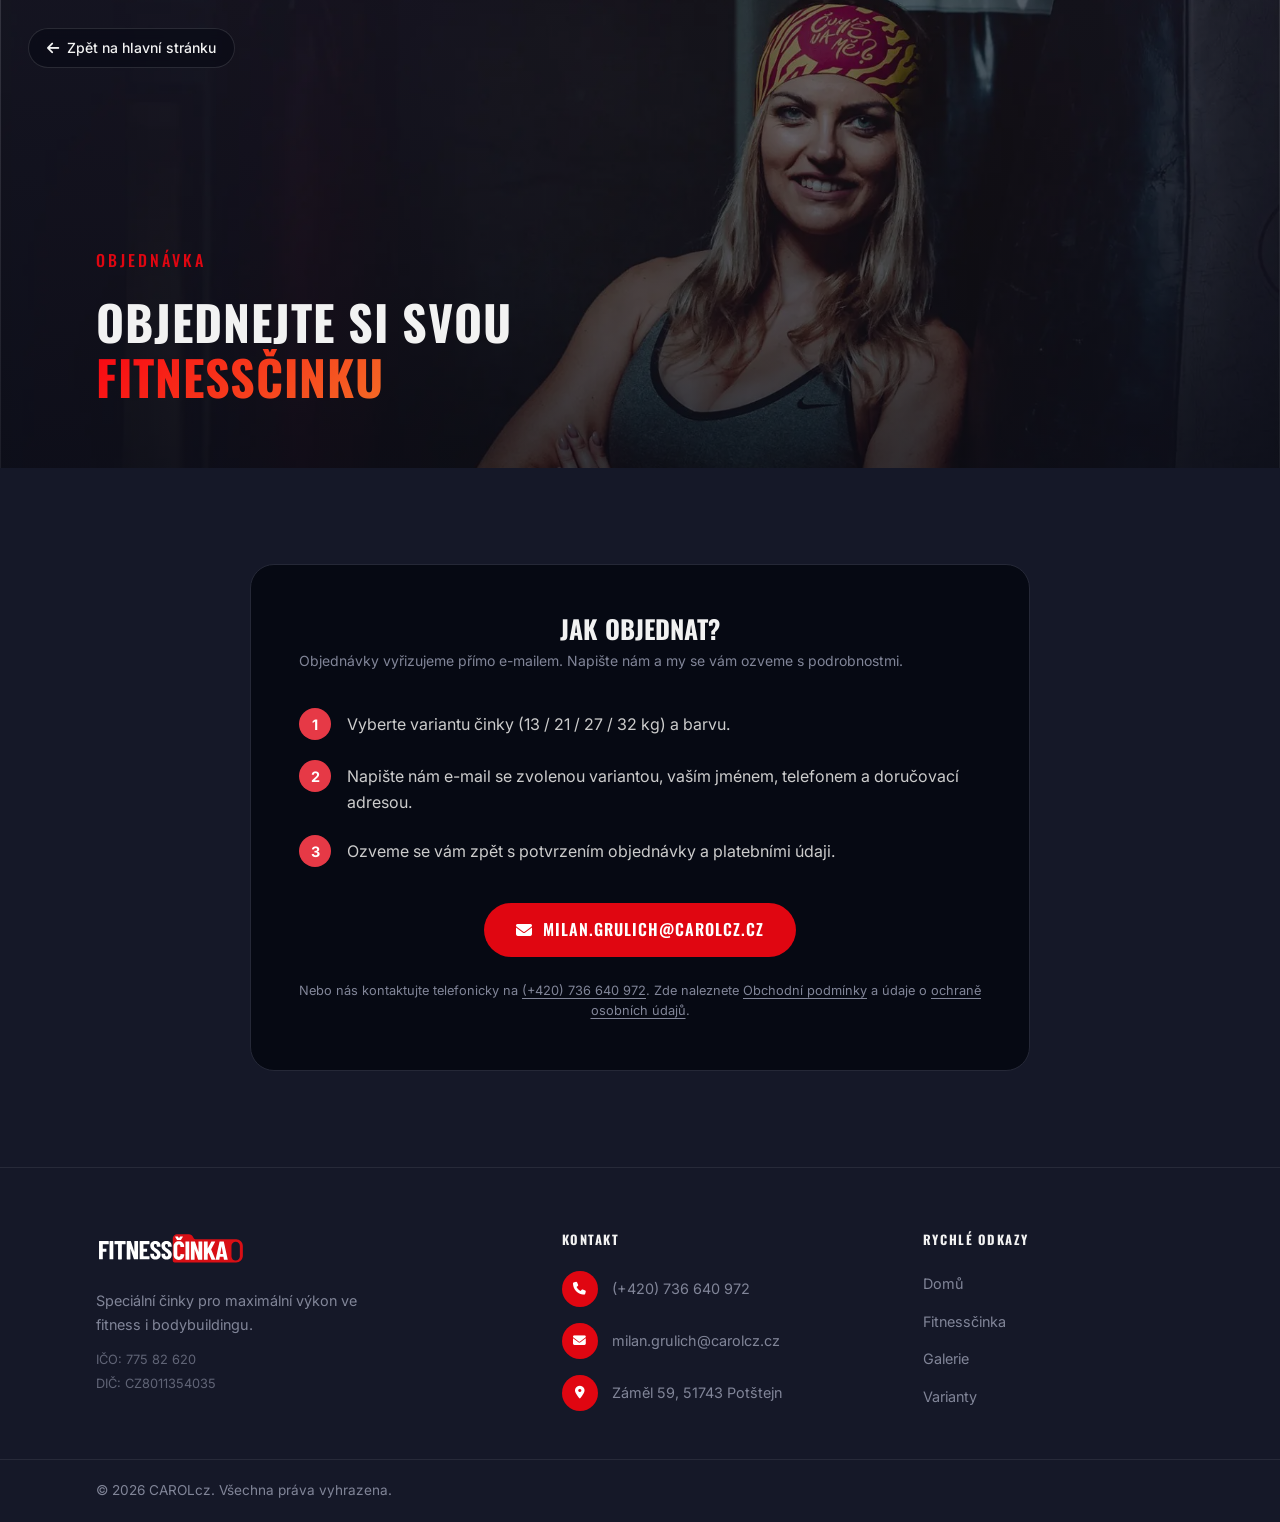
==== commit 80a60806: "form-delete allow index" ====
--- a/koupit.html
+++ b/koupit.html
@@ -5,7 +5,17 @@
     <meta charset="UTF-8">
     <meta name="viewport" content="width=device-width, initial-scale=1.0">
     <title>Objednávka | Fitnessčinka</title>
-    <meta name="description" content="Objednejte si fitness činku Carol CZ. Vyberte variantu a odešlete objednávku.">
+    <meta name="description" content="Objednejte si fitness činku Carol CZ. Vyberte variantu 13–32 kg a odešlete objednávku snadno online.">
+
+    <!-- Open Graph -->
+    <meta property="og:title" content="Objednávka – Fitnessčinka">
+    <meta property="og:description" content="Objednejte si fitness činku Carol CZ. Vyberte variantu 13–32 kg a odešlete objednávku snadno online.">
+    <meta property="og:type" content="website">
+    <meta property="og:url" content="https://fitnesscinka.cz/koupit.html">
+    <meta property="og:image" content="https://fitnesscinka.cz/Obrazky/cinka-opengraph.jpg">
+    <meta property="og:image:width" content="1200">
+    <meta property="og:image:height" content="630">
+    <meta property="og:locale" content="cs_CZ">
 
     <!-- Favicon -->
     <link rel="icon" type="image/png" sizes="32x32" href="Obrazky/icons/favicon-32x32.png">
@@ -62,105 +72,45 @@
         </div>
     </section>
 
-    <!-- Formulář -->
+    <!-- Objednávka e-mailem -->
     <main class="section bg-secondary">
         <div class="container order-container">
 
-            <div class="order-form-wrap">
-                <h2 class="order-form__heading">Vyplňte objednávkový formulář</h2>
-                <p class="order-form__subtext">Všechna pole označená <span class="required-star">*</span> jsou povinná.</p>
+            <div class="order-form-wrap order-mail-wrap">
+                <h2 class="order-form__heading">Jak objednat?</h2>
+                <p class="order-form__subtext">
+                    Objednávky vyřizujeme přímo e-mailem. Napište nám a my se vám ozveme s podrobnostmi.
+                </p>
 
-                <form class="order-form" id="orderForm" novalidate>
+                <div class="order-mail-steps">
+                    <div class="order-mail-step">
+                        <span class="order-mail-step__num">1</span>
+                        <p>Vyberte variantu činky (13 / 21 / 27 / 32 kg) a barvu.</p>
+                    </div>
+                    <div class="order-mail-step">
+                        <span class="order-mail-step__num">2</span>
+                        <p>Napište nám e-mail se zvolenou variantou, vaším jménem, telefonem a doručovací adresou.</p>
+                    </div>
+                    <div class="order-mail-step">
+                        <span class="order-mail-step__num">3</span>
+                        <p>Ozveme se vám zpět s potvrzením objednávky a platebními údaji.</p>
+                    </div>
+                </div>
 
-                    <!-- Řádek 1: Jméno | E-mail -->
-                    <div class="order-form__row">
-                        <div class="form-group">
-                            <label class="form-label" for="fullName">Jméno a příjmení <span class="required-star">*</span></label>
-                            <input class="form-input" type="text" id="fullName" name="fullName"
-                                placeholder="Jan Novák" required autocomplete="name">
-                        </div>
-                        <div class="form-group">
-                            <label class="form-label" for="email">E-mail <span class="required-star">*</span></label>
-                            <input class="form-input" type="email" id="email" name="email"
-                                placeholder="jan@example.cz" required autocomplete="email">
-                        </div>
-                    </div>
+                <a class="btn btn--primary order-mail-btn"
+                   href="mailto:milan.grulich@carolcz.cz?subject=Objednávka%20–%20Fitnessčinka">
+                    <i class="fa-solid fa-envelope"></i>
+                    milan.grulich@carolcz.cz
+                </a>
 
-                    <!-- Řádek 2: Telefon | Varianta -->
-                    <div class="order-form__row">
-                        <div class="form-group">
-                            <label class="form-label" for="phone">Telefon <span class="required-star">*</span></label>
-                            <input class="form-input" type="tel" id="phone" name="phone"
-                                placeholder="+420 736 640 972" required autocomplete="tel">
-                        </div>
-                        <div class="form-group">
-                            <label class="form-label" for="varianta">Varianta produktu <span class="required-star">*</span></label>
-                            <select class="form-input form-select" id="varianta" name="varianta" required>
-                                <option value="" disabled selected>Vyberte variantu…</option>
-                                <optgroup label="FITNESS ČINKA 13 KG">
-                                    <option value="13kg-zluta">FITNESS ČINKA 13 KG (žlutá)</option>
-                                    <option value="13kg-ruzova">FITNESS ČINKA 13 KG (růžová)</option>
-                                </optgroup>
-                                <optgroup label="FITNESS ČINKA 21 KG">
-                                    <option value="21kg-stribrna">FITNESS ČINKA 21 KG (stříbrná)</option>
-                                    <option value="21kg-cerna">FITNESS ČINKA 21 KG (černá)</option>
-                                </optgroup>
-                                <optgroup label="FITNESS ČINKA 27 KG">
-                                    <option value="27kg-stribrna">FITNESS ČINKA 27 KG (stříbrná)</option>
-                                    <option value="27kg-cerna">FITNESS ČINKA 27 KG (černá)</option>
-                                </optgroup>
-                                <optgroup label="FITNESS ČINKA 32 KG">
-                                    <option value="32kg-stribrna">FITNESS ČINKA 32 KG (stříbrná)</option>
-                                    <option value="32kg-cerna">FITNESS ČINKA 32 KG (černá)</option>
-                                </optgroup>
-                            </select>
-                        </div>
-                    </div>
-
-                    <!-- Řádek 3: Adresa -->
-                    <div class="form-group">
-                        <label class="form-label" for="adresa">Adresa (ulice a č.p.) <span class="required-star">*</span></label>
-                        <input class="form-input" type="text" id="adresa" name="adresa"
-                            placeholder="Příkladová 123" required autocomplete="street-address">
-                    </div>
-
-                    <!-- Řádek 4: Město | PSČ -->
-                    <div class="order-form__row order-form__row--city">
-                        <div class="form-group">
-                            <label class="form-label" for="mesto">Město <span class="required-star">*</span></label>
-                            <input class="form-input" type="text" id="mesto" name="mesto"
-                                placeholder="Praha" required autocomplete="address-level2">
-                        </div>
-                        <div class="form-group form-group--psc">
-                            <label class="form-label" for="psc">PSČ <span class="required-star">*</span></label>
-                            <input class="form-input" type="text" id="psc" name="psc"
-                                placeholder="110 00" required autocomplete="postal-code"
-                                maxlength="6" pattern="\d{3}\s?\d{2}">
-                        </div>
-                    </div>
-
-                    <!-- Řádek 5: Zpráva -->
-                    <div class="form-group">
-                        <label class="form-label" for="zprava">Zpráva / poznámka</label>
-                        <textarea class="form-input form-textarea" id="zprava" name="zprava"
-                            placeholder="Případné dotazy nebo poznámky k objednávce…" rows="5"></textarea>
-                    </div>
-
-                    <!-- Submit -->
-                    <button type="submit" class="btn btn--primary order-form__submit">
-                        Odeslat objednávku
-                    </button>
-
-                    <!-- GDPR text -->
-                    <p class="order-form__gdpr">
-                        Odesláním formuláře souhlasíte se zpracováním osobních údajů pro účely kontaktování vaší osoby
-                        za účelem vyřízení Vaší objednávky. Zde naleznete
-                        <a href="Prilohy/obchodni_podminky.pdf" target="_blank" rel="noopener">Obchodní podmínky</a>
-                        a údaje o
-                        <a href="Prilohy/gdpr.pdf" target="_blank" rel="noopener">ochraně osobních údajů</a>.
-                    </p>
-
-                </form>
+                <p class="order-form__gdpr" style="margin-top:1.5rem;">
+                    Nebo nás kontaktujte telefonicky na
+                    <a href="tel:+420736640972">(+420) 736 640 972</a>.
+                    Zde naleznete
+                    <a href="Prilohy/obchodni_podminky.pdf" target="_blank" rel="noopener">Obchodní podmínky</a>
+                    a údaje o
+                    <a href="Prilohy/gdpr.pdf" target="_blank" rel="noopener">ochraně osobních údajů</a>.
+                </p>
             </div>
 
         </div>
--- a/style.css
+++ b/style.css
@@ -152,6 +152,18 @@
 .btn--primary {
     background-color: var(--primary);
     color: var(--text-btn);
+}
+
+.btn--secondary {
+    background-color: transparent;
+    color: var(--text-heading);
+    border: 1px solid rgba(255, 255, 255, 0.2);
+}
+
+.btn--secondary:hover {
+    border-color: var(--primary);
+    color: var(--primary);
+    transform: translateY(-3px);
 }
 
 .btn--primary:hover {
@@ -1210,6 +1222,48 @@
     gap: 10px;
 }
 
+.form-feedback[hidden] {
+    display: none;
+}
+
+.form-feedback {
+    display: flex;
+    align-items: center;
+    gap: 14px;
+    padding: 20px 24px;
+    border-radius: 12px;
+    margin-top: 24px;
+    font-size: 0.95rem;
+    line-height: 1.5;
+}
+
+.form-feedback--success {
+    background: rgba(6, 214, 160, 0.1);
+    border: 1px solid rgba(6, 214, 160, 0.3);
+    color: #06d6a0;
+}
+
+.form-feedback--error {
+    background: rgba(224, 6, 17, 0.1);
+    border: 1px solid rgba(224, 6, 17, 0.3);
+    color: #ff6b6b;
+}
+
+.form-feedback i {
+    font-size: 1.5rem;
+    flex-shrink: 0;
+}
+
+.hp-field {
+    position: absolute;
+    left: -9999px;
+    width: 1px;
+    height: 1px;
+    overflow: hidden;
+    opacity: 0;
+    pointer-events: none;
+}
+
 .order-form__gdpr {
     margin-top: 16px;
     font-size: 0.8rem;
@@ -1229,6 +1283,53 @@
     color: var(--primary);
 }
 
+/* Objednávka e-mailem */
+.order-mail-wrap {
+    text-align: center;
+}
+
+.order-mail-steps {
+    display: flex;
+    flex-direction: column;
+    gap: 1.25rem;
+    margin: 2rem 0 2.25rem;
+    text-align: left;
+}
+
+.order-mail-step {
+    display: flex;
+    align-items: flex-start;
+    gap: 1rem;
+}
+
+.order-mail-step__num {
+    flex-shrink: 0;
+    width: 2rem;
+    height: 2rem;
+    border-radius: 50%;
+    background: var(--accent-color, #e63946);
+    color: #fff;
+    font-weight: 700;
+    font-size: .9rem;
+    display: flex;
+    align-items: center;
+    justify-content: center;
+}
+
+.order-mail-step p {
+    margin: 0;
+    padding-top: .25rem;
+    color: var(--text-primary, #ccc);
+    line-height: 1.6;
+}
+
+.order-mail-btn {
+    display: inline-flex;
+    align-items: center;
+    gap: .6rem;
+    font-size: 1rem;
+}
+
 /* Responzivita formuláře */
 @media (max-width: 640px) {
     .order-form-wrap {
